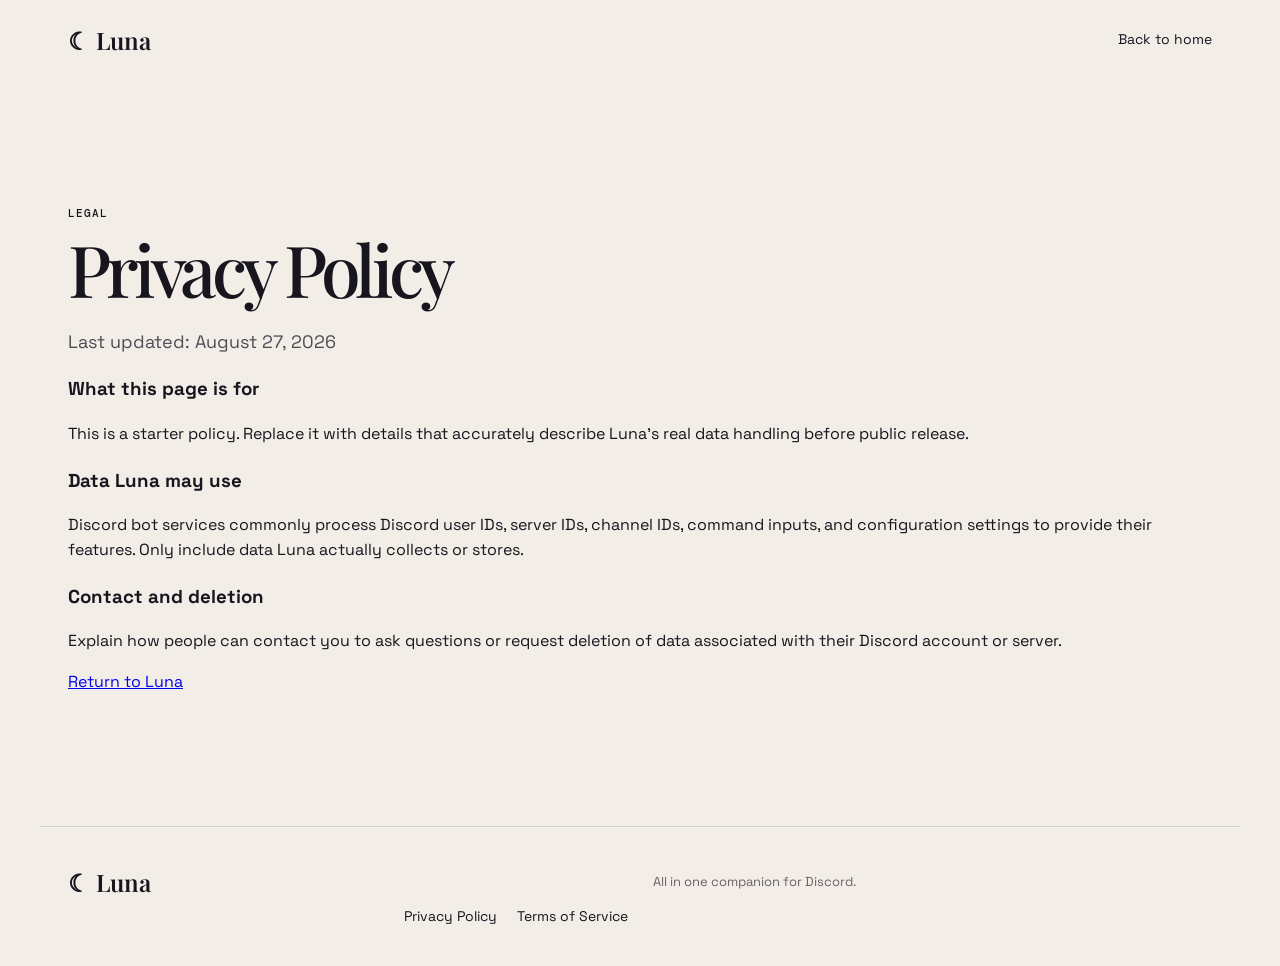
==== privacy.html @ 0d86a114 "Add files via upload" ====
<!doctype html><html lang="en"><head><meta charset="utf-8"><meta name="viewport" content="width=device-width, initial-scale=1"><title>Privacy Policy — Luna</title><link rel="stylesheet" href="style.css"></head><body><header><a class="brand" href="index.html">☾ Luna</a><nav><a href="index.html">Back to home</a></nav></header><main class="features"><p class="eyebrow">Legal</p><h2>Privacy Policy</h2><p class="lede">Last updated: August 27, 2026</p><h3>What this page is for</h3><p>This is a starter policy. Replace it with details that accurately describe Luna’s real data handling before public release.</p><h3>Data Luna may use</h3><p>Discord bot services commonly process Discord user IDs, server IDs, channel IDs, command inputs, and configuration settings to provide their features. Only include data Luna actually collects or stores.</p><h3>Contact and deletion</h3><p>Explain how people can contact you to ask questions or request deletion of data associated with their Discord account or server.</p><p><a href="index.html">Return to Luna</a></p></main><footer><a class="brand" href="index.html">☾ Luna</a><p>All in one companion for Discord.</p><div><a href="privacy.html">Privacy Policy</a><a href="terms.html">Terms of Service</a></div></footer></body></html>
---- style.css ----
@import url('https://fonts.googleapis.com/css2?family=DM+Mono:wght@400;500&family=Playfair+Display:ital,wght@0,500;0,600;1,500;1,600&family=Space+Grotesk:wght@400;500;600&display=swap');
:root{--ink:#17151e;--paper:#f2ede7;--soft:#cbc0d2;--plum:#49334e;--pink:#e68ca8;--line:rgba(23,21,30,.14)}*{box-sizing:border-box}html{scroll-behavior:smooth}body{margin:0;background:var(--paper);color:var(--ink);font:16px/1.55 'Space Grotesk',sans-serif}.grain{position:fixed;inset:0;pointer-events:none;opacity:.18;background-image:url("data:image/svg+xml,%3Csvg viewBox='0 0 180 180' xmlns='http://www.w3.org/2000/svg'%3E%3Cfilter id='n'%3E%3CfeTurbulence type='fractalNoise' baseFrequency='.9' numOctaves='4' stitchTiles='stitch'/%3E%3C/filter%3E%3Crect width='100%25' height='100%25' filter='url(%23n)' opacity='.28'/%3E%3C/svg%3E");z-index:9}header,footer{display:flex;align-items:center;justify-content:space-between;max-width:1200px;margin:auto;padding:24px 28px}.brand{color:inherit;text-decoration:none;font:600 24px 'Playfair Display',serif}.brand span{font-style:italic}nav{display:flex;align-items:center;gap:26px}nav a,footer a{color:inherit;text-decoration:none;font-size:14px}.nav-cta{border:1px solid var(--ink);padding:9px 13px;border-radius:30px}.hero{min-height:690px;max-width:1200px;margin:auto;padding:75px 28px 100px;display:grid;grid-template-columns:1.05fr .95fr;align-items:center;gap:42px}.eyebrow,.section-label{font:500 11px 'DM Mono',monospace;letter-spacing:.09em;text-transform:uppercase}.hero h1,.features h2,.commands h2,.support h2{font:500 clamp(54px,7vw,92px)/.93 'Playfair Display',serif;letter-spacing:-.065em;margin:15px 0 26px}.hero h1 em,h2 em{color:var(--plum)}.lede{max-width:470px;color:#514c54;font-size:18px}.actions{display:flex;flex-wrap:wrap;gap:12px;margin-top:31px}.button{display:inline-flex;gap:22px;align-items:center;border-radius:30px;padding:13px 19px;text-decoration:none;font-weight:500}.primary{background:var(--ink);color:white}.ghost{border:1px solid var(--ink);color:var(--ink)}.help-note{font-size:13px;margin-top:20px;color:#5b545e}kbd{font:500 13px 'DM Mono',monospace;background:#dfd5df;border:1px solid #b9aabc;border-radius:5px;padding:4px 6px;color:#33243a}.scene{height:480px;position:relative;overflow:hidden;border-radius:230px 230px 18px 18px;background:#30253a;box-shadow:20px 22px 0 #d9cad4}.moon{position:absolute;color:#ffe8a9;font:190px/1 serif;right:46px;top:-39px;opacity:.9}.window{position:absolute;inset:45px 60px auto auto;width:180px;height:190px;border:8px solid #17151e;background:#8e7ca1;display:grid;grid-template-columns:1fr 1fr}.window i{border:2px solid #17151e}.lamp{position:absolute;width:86px;height:86px;background:#ffdfad;border-radius:50%;bottom:160px;left:75px;box-shadow:0 0 70px 24px #f5ad7988}.desk{position:absolute;left:32px;right:28px;bottom:65px;height:110px;border-top:16px solid #1c1722;color:#1d1523}.screen{position:absolute;left:44%;top:-89px;width:150px;height:80px;background:#9d88a7;border:7px solid #1d1722;text-align:center;padding-top:13px;font:16px 'DM Mono';box-shadow:0 8px #1d1722}.screen small{font-size:9px}.plant{position:absolute;left:18px;top:-78px;font-size:92px;color:#b77899}.cup{position:absolute;right:20px;top:-60px;font-size:44px}.poster{position:absolute;left:74px;top:85px;color:#f6d0dc;border:2px solid #f6d0dc;padding:11px;font:20px/.9 'DM Mono';transform:rotate(-5deg)}.poster small{font-size:7px}.floor{position:absolute;bottom:0;width:100%;height:65px;background:repeating-linear-gradient(90deg,#211a28 0 42px,#3d3048 43px 46px)}.intro{background:var(--soft);padding:31px 28px;display:flex;justify-content:space-between;font:500 clamp(22px,3vw,38px)/1.1 'Playfair Display';font-style:italic}.intro p{margin:0}.features,.commands{max-width:1200px;margin:auto;padding:115px 28px}.features h2{font-size:clamp(42px,5.6vw,76px);max-width:760px}.cards{display:grid;grid-template-columns:repeat(3,1fr);gap:18px;margin-top:48px}.cards article{padding:25px;background:#e9e1da;border-radius:12px;min-height:205px}.cards span{color:var(--plum);font-size:22px}.cards h3{font-size:18px;margin:37px 0 4px}.cards p{font-size:14px;color:#665e66;margin:0}.commands{display:grid;grid-template-columns:.9fr 1.1fr;gap:70px;align-items:center}.commands h2{font-size:clamp(48px,5.8vw,76px)}.terminal{background:#211d26;color:#e9dee8;border-radius:12px;padding:20px 25px;font:13px/1.55 'DM Mono';box-shadow:15px 15px 0 var(--pink)}.terminal-top{border-bottom:1px solid #5f5464;margin:-3px -4px 21px;padding-bottom:13px;display:flex;gap:7px;align-items:center}.terminal-top i{width:8px;height:8px;border-radius:50%;background:#e68ca8}.terminal-top i:nth-child(2){background:#e9c479}.terminal-top i:nth-child(3){background:#9fc49a}.terminal-top span{margin-left:auto;color:#a497ab;font-size:10px}.terminal ul{padding:0;margin:18px 0 2px;list-style:none}.terminal li{display:flex;gap:15px;border-top:1px solid #423a48;padding:13px 0}.terminal code{color:#f3b4c9}.terminal li span{color:#bcb1c1}.support{text-align:center;background:#49334e;color:#f8f2eb;padding:105px 25px}.support h2{font-size:clamp(45px,6.5vw,84px);margin:12px auto 24px;max-width:800px}.support p:not(.eyebrow){max-width:470px;margin:0 auto 30px;color:#e3d8e3}.support .primary{background:var(--pink);color:var(--ink)}footer{border-top:1px solid var(--line);display:grid;grid-template-columns:1fr 1fr;gap:8px 25px;padding-top:39px;padding-bottom:38px}footer p,footer small{font-size:13px;color:#6a626b;margin:0}footer div{display:flex;justify-content:end;gap:20px}footer small{grid-column:1/-1}@media(max-width:700px){header{padding:18px 20px}nav a:not(.nav-cta){display:none}.hero{grid-template-columns:1fr;padding:55px 20px 70px}.scene{height:410px}.features,.commands{padding:75px 20px}.cards,.commands{grid-template-columns:1fr}.commands{gap:30px}.cards{margin-top:34px}.terminal{box-shadow:9px 10px 0 var(--pink)}footer{padding:30px 20px}.scene{border-radius:160px 160px 12px 12px}}
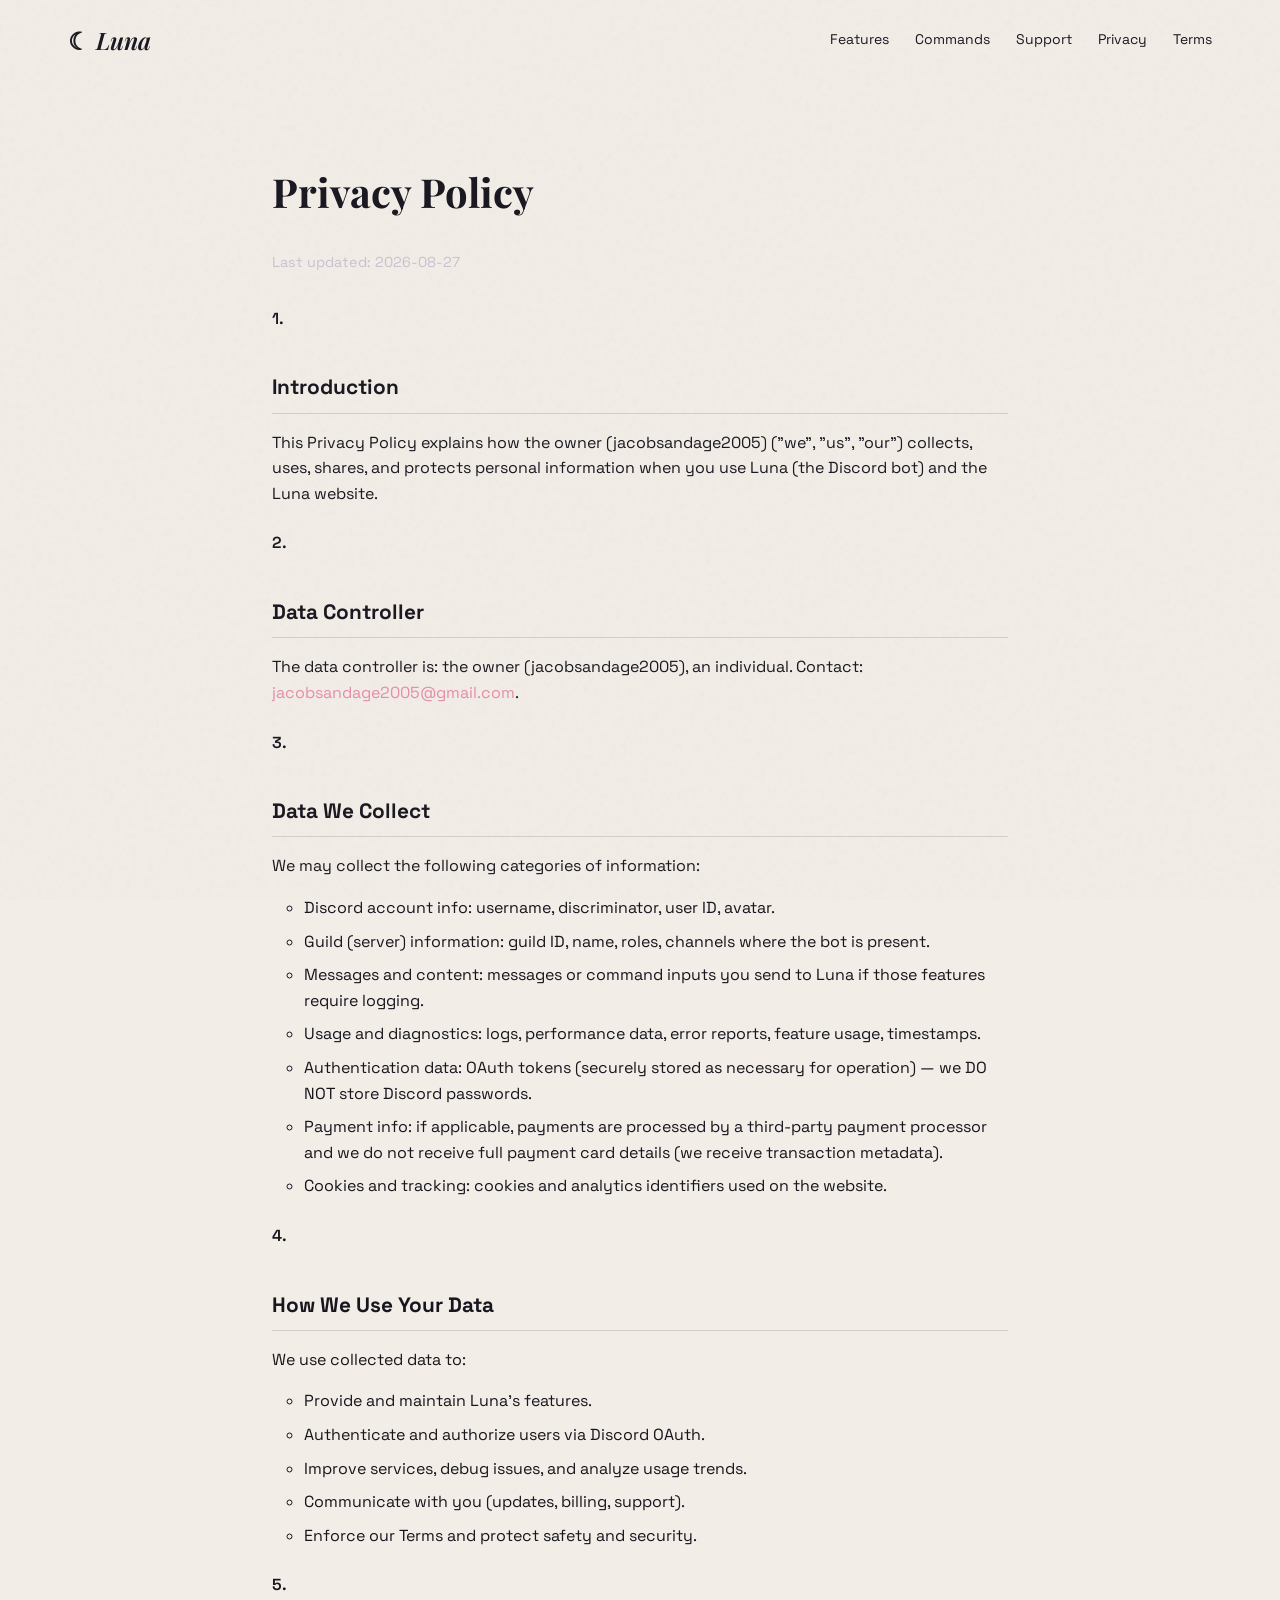
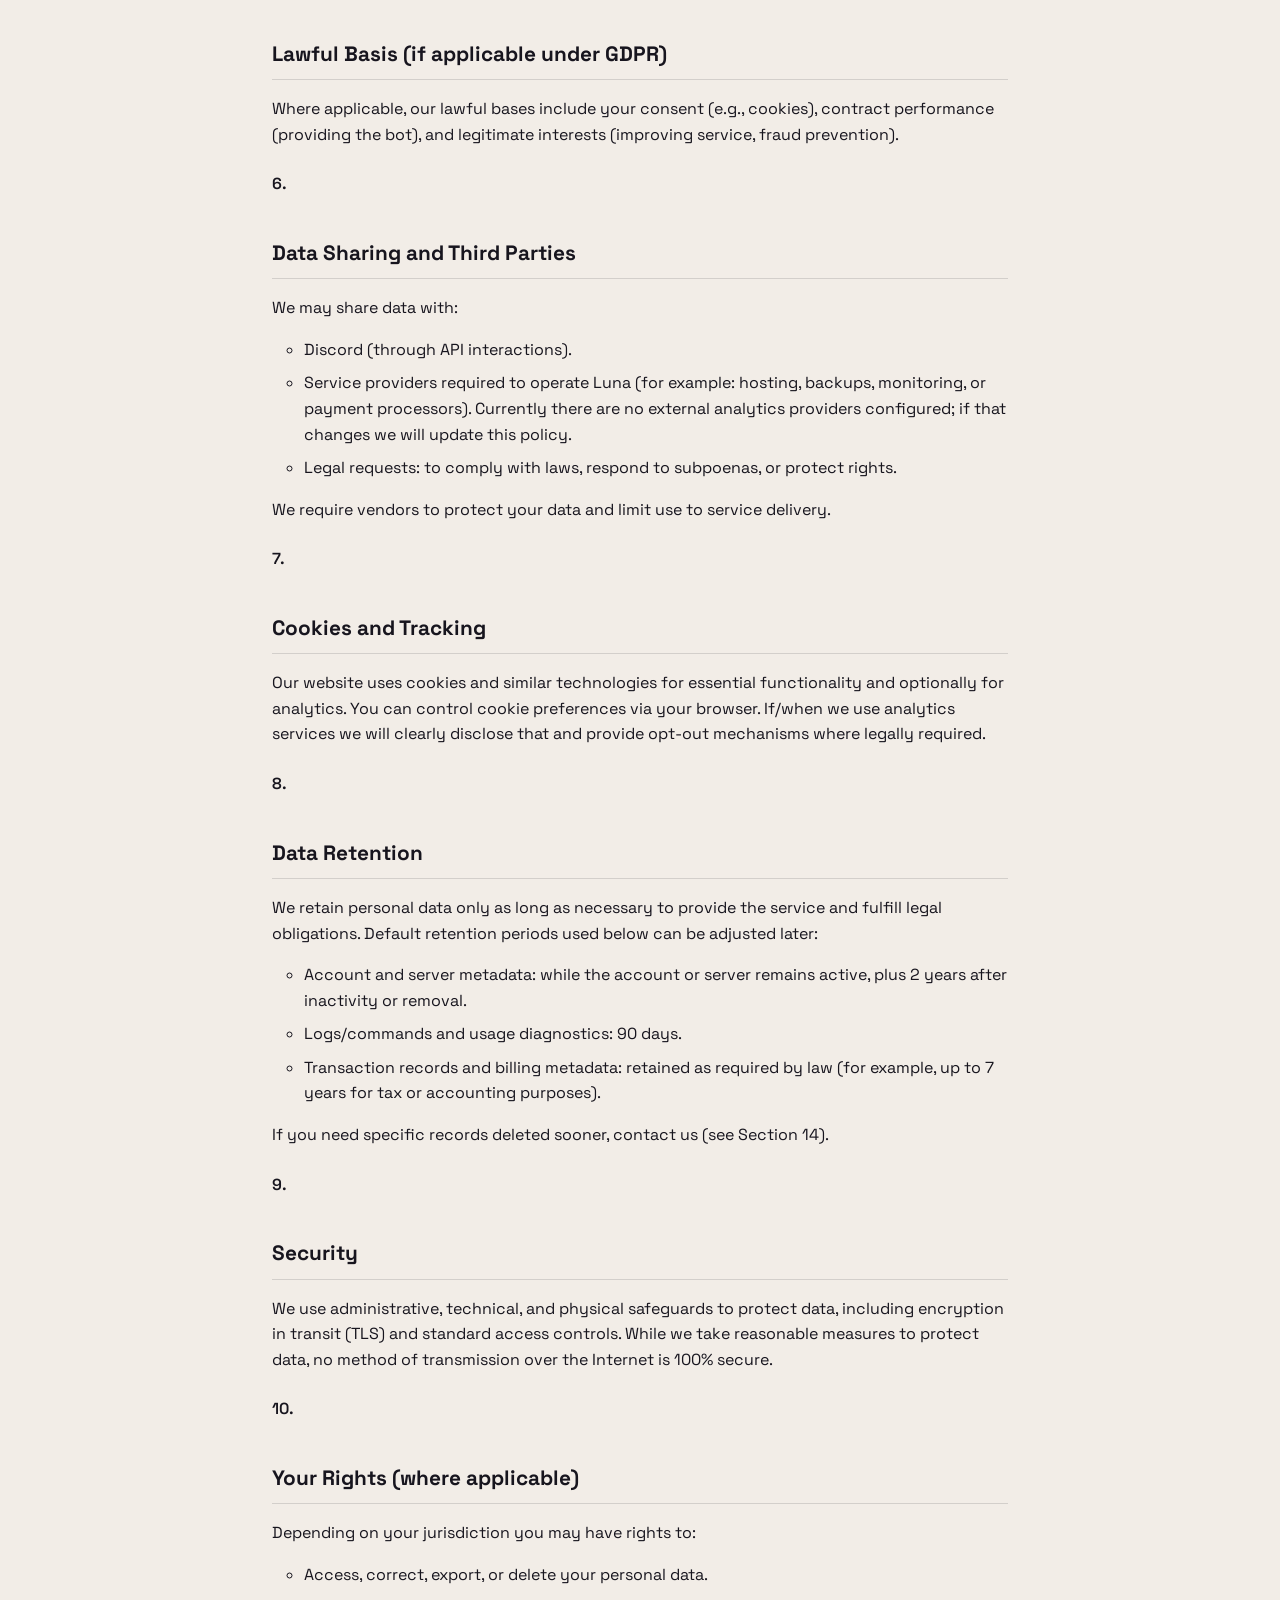
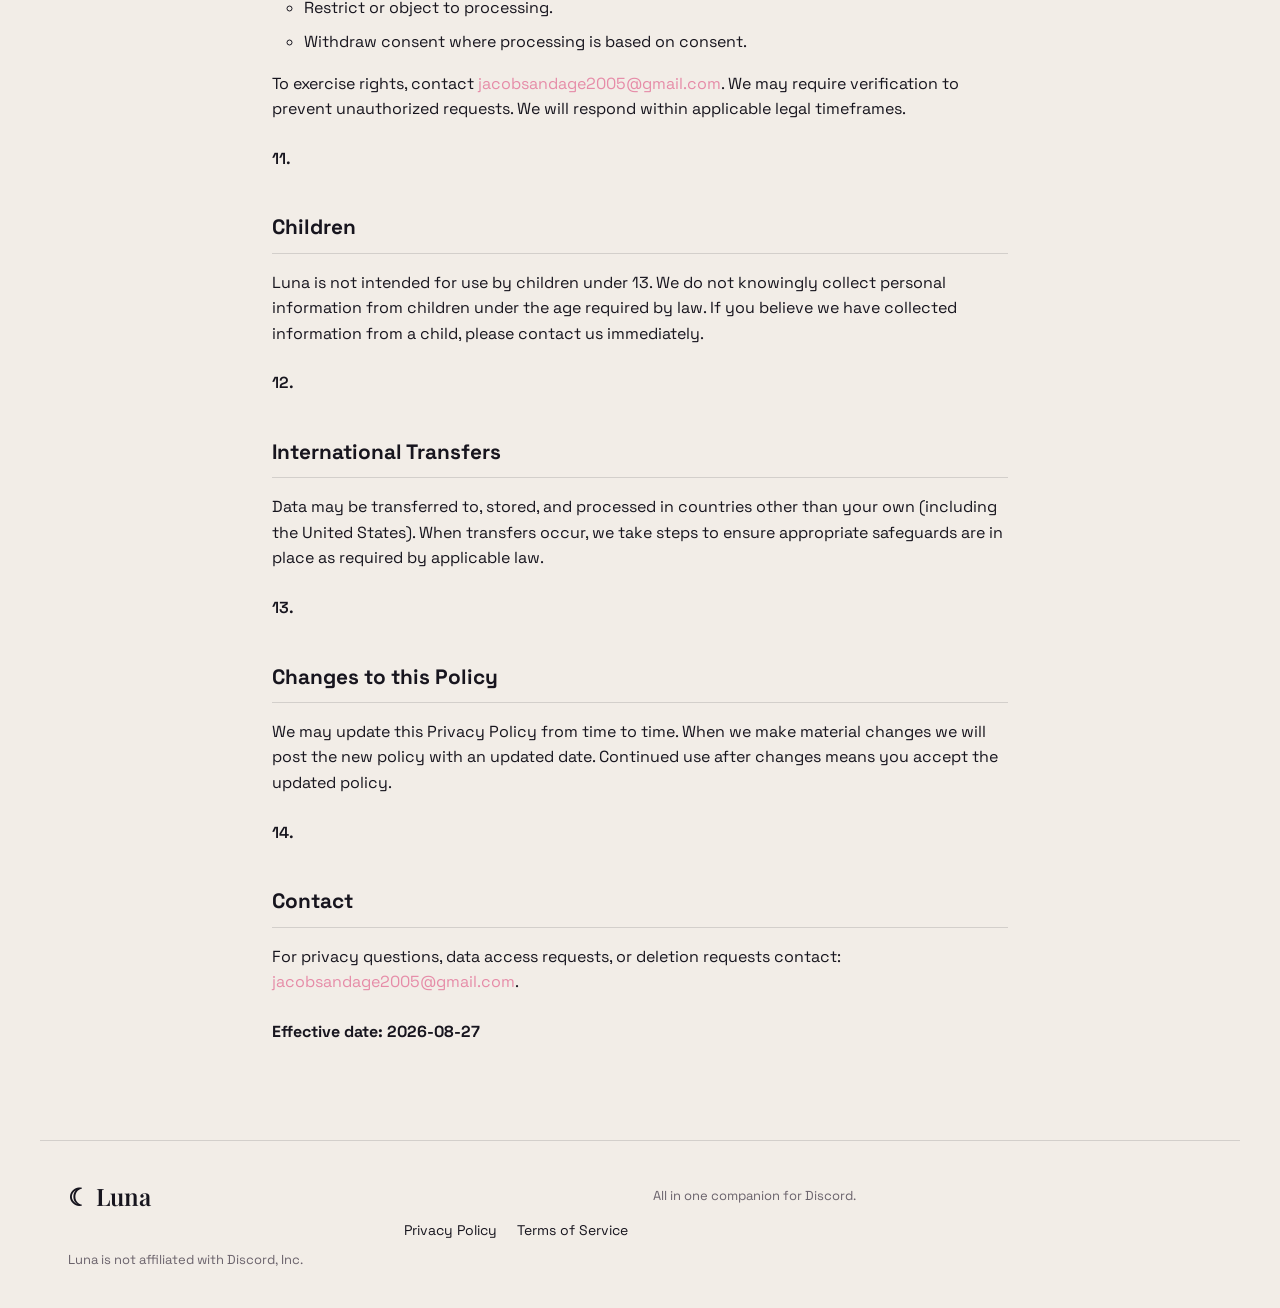
==== commit 613933d2: "Fix: Update privacy and terms pages with complete content" ====
--- a/privacy.html
+++ b/privacy.html
@@ -1 +1,158 @@
-<!doctype html><html lang="en"><head><meta charset="utf-8"><meta name="viewport" content="width=device-width, initial-scale=1"><title>Privacy Policy — Luna</title><link rel="stylesheet" href="style.css"></head><body><header><a class="brand" href="index.html">☾ Luna</a><nav><a href="index.html">Back to home</a></nav></header><main class="features"><p class="eyebrow">Legal</p><h2>Privacy Policy</h2><p class="lede">Last updated: August 27, 2026</p><h3>What this page is for</h3><p>This is a starter policy. Replace it with details that accurately describe Luna’s real data handling before public release.</p><h3>Data Luna may use</h3><p>Discord bot services commonly process Discord user IDs, server IDs, channel IDs, command inputs, and configuration settings to provide their features. Only include data Luna actually collects or stores.</p><h3>Contact and deletion</h3><p>Explain how people can contact you to ask questions or request deletion of data associated with their Discord account or server.</p><p><a href="index.html">Return to Luna</a></p></main><footer><a class="brand" href="index.html">☾ Luna</a><p>All in one companion for Discord.</p><div><a href="privacy.html">Privacy Policy</a><a href="terms.html">Terms of Service</a></div></footer></body></html>
+<!DOCTYPE html>
+<html lang="en">
+<head>
+    <meta charset="utf-8">
+    <meta name="viewport" content="width=device-width, initial-scale=1">
+    <title>Privacy Policy — Luna</title>
+    <link rel="stylesheet" href="style.css">
+    <style>
+        .policy-content { max-width: 800px; margin: 3rem auto; padding: 2rem; line-height: 1.6; }
+        .policy-content h1 { font-family: 'Playfair Display', serif; font-size: 2.5rem; margin-top: 0; }
+        .policy-content h2 { font-family: 'Space Grotesk', sans-serif; font-size: 1.3rem; margin-top: 2.5rem; margin-bottom: 1rem; border-bottom: 1px solid var(--line); padding-bottom: 0.5rem; }
+        .policy-content ol { counter-reset: list; list-style: none; padding-left: 0; }
+        .policy-content ol > li { counter-increment: list; margin-bottom: 1.5rem; }
+        .policy-content ol > li::before { content: counter(list) ". "; font-weight: 600; margin-right: 0.5rem; }
+        .policy-content ul { padding-left: 2rem; }
+        .policy-content li { margin-bottom: 0.5rem; }
+        .policy-content .meta { color: var(--soft); font-size: 0.9rem; margin-bottom: 2rem; }
+        .policy-content a { color: var(--pink); text-decoration: none; }
+        .policy-content a:hover { text-decoration: underline; }
+    </style>
+</head>
+<body>
+    <div class="grain"></div>
+    <header>
+        <a class="brand" href="index.html">☾ <span>Luna</span></a>
+        <nav aria-label="Main navigation">
+            <a href="index.html#features">Features</a>
+            <a href="index.html#commands">Commands</a>
+            <a href="index.html#support">Support</a>
+            <a href="privacy.html">Privacy</a>
+            <a href="terms.html">Terms</a>
+        </nav>
+    </header>
+    <main>
+        <div class="policy-content">
+            <h1>Privacy Policy</h1>
+            <p class="meta">Last updated: 2026-08-27</p>
+            
+            <ol>
+                <li>
+                    <h2>Introduction</h2>
+                    <p>This Privacy Policy explains how the owner (jacobsandage2005) ("we", "us", "our") collects, uses, shares, and protects personal information when you use Luna (the Discord bot) and the Luna website.</p>
+                </li>
+                
+                <li>
+                    <h2>Data Controller</h2>
+                    <p>The data controller is: the owner (jacobsandage2005), an individual. Contact: <a href="mailto:jacobsandage2005@gmail.com">jacobsandage2005@gmail.com</a>.</p>
+                </li>
+                
+                <li>
+                    <h2>Data We Collect</h2>
+                    <p>We may collect the following categories of information:</p>
+                    <ul>
+                        <li>Discord account info: username, discriminator, user ID, avatar.</li>
+                        <li>Guild (server) information: guild ID, name, roles, channels where the bot is present.</li>
+                        <li>Messages and content: messages or command inputs you send to Luna if those features require logging.</li>
+                        <li>Usage and diagnostics: logs, performance data, error reports, feature usage, timestamps.</li>
+                        <li>Authentication data: OAuth tokens (securely stored as necessary for operation) — we DO NOT store Discord passwords.</li>
+                        <li>Payment info: if applicable, payments are processed by a third-party payment processor and we do not receive full payment card details (we receive transaction metadata).</li>
+                        <li>Cookies and tracking: cookies and analytics identifiers used on the website.</li>
+                    </ul>
+                </li>
+                
+                <li>
+                    <h2>How We Use Your Data</h2>
+                    <p>We use collected data to:</p>
+                    <ul>
+                        <li>Provide and maintain Luna's features.</li>
+                        <li>Authenticate and authorize users via Discord OAuth.</li>
+                        <li>Improve services, debug issues, and analyze usage trends.</li>
+                        <li>Communicate with you (updates, billing, support).</li>
+                        <li>Enforce our Terms and protect safety and security.</li>
+                    </ul>
+                </li>
+                
+                <li>
+                    <h2>Lawful Basis (if applicable under GDPR)</h2>
+                    <p>Where applicable, our lawful bases include your consent (e.g., cookies), contract performance (providing the bot), and legitimate interests (improving service, fraud prevention).</p>
+                </li>
+                
+                <li>
+                    <h2>Data Sharing and Third Parties</h2>
+                    <p>We may share data with:</p>
+                    <ul>
+                        <li>Discord (through API interactions).</li>
+                        <li>Service providers required to operate Luna (for example: hosting, backups, monitoring, or payment processors). Currently there are no external analytics providers configured; if that changes we will update this policy.</li>
+                        <li>Legal requests: to comply with laws, respond to subpoenas, or protect rights.</li>
+                    </ul>
+                    <p>We require vendors to protect your data and limit use to service delivery.</p>
+                </li>
+                
+                <li>
+                    <h2>Cookies and Tracking</h2>
+                    <p>Our website uses cookies and similar technologies for essential functionality and optionally for analytics. You can control cookie preferences via your browser. If/when we use analytics services we will clearly disclose that and provide opt-out mechanisms where legally required.</p>
+                </li>
+                
+                <li>
+                    <h2>Data Retention</h2>
+                    <p>We retain personal data only as long as necessary to provide the service and fulfill legal obligations. Default retention periods used below can be adjusted later:</p>
+                    <ul>
+                        <li>Account and server metadata: while the account or server remains active, plus 2 years after inactivity or removal.</li>
+                        <li>Logs/commands and usage diagnostics: 90 days.</li>
+                        <li>Transaction records and billing metadata: retained as required by law (for example, up to 7 years for tax or accounting purposes).</li>
+                    </ul>
+                    <p>If you need specific records deleted sooner, contact us (see Section 14).</p>
+                </li>
+                
+                <li>
+                    <h2>Security</h2>
+                    <p>We use administrative, technical, and physical safeguards to protect data, including encryption in transit (TLS) and standard access controls. While we take reasonable measures to protect data, no method of transmission over the Internet is 100% secure.</p>
+                </li>
+                
+                <li>
+                    <h2>Your Rights (where applicable)</h2>
+                    <p>Depending on your jurisdiction you may have rights to:</p>
+                    <ul>
+                        <li>Access, correct, export, or delete your personal data.</li>
+                        <li>Restrict or object to processing.</li>
+                        <li>Withdraw consent where processing is based on consent.</li>
+                    </ul>
+                    <p>To exercise rights, contact <a href="mailto:jacobsandage2005@gmail.com">jacobsandage2005@gmail.com</a>. We may require verification to prevent unauthorized requests. We will respond within applicable legal timeframes.</p>
+                </li>
+                
+                <li>
+                    <h2>Children</h2>
+                    <p>Luna is not intended for use by children under 13. We do not knowingly collect personal information from children under the age required by law. If you believe we have collected information from a child, please contact us immediately.</p>
+                </li>
+                
+                <li>
+                    <h2>International Transfers</h2>
+                    <p>Data may be transferred to, stored, and processed in countries other than your own (including the United States). When transfers occur, we take steps to ensure appropriate safeguards are in place as required by applicable law.</p>
+                </li>
+                
+                <li>
+                    <h2>Changes to this Policy</h2>
+                    <p>We may update this Privacy Policy from time to time. When we make material changes we will post the new policy with an updated date. Continued use after changes means you accept the updated policy.</p>
+                </li>
+                
+                <li>
+                    <h2>Contact</h2>
+                    <p>For privacy questions, data access requests, or deletion requests contact: <a href="mailto:jacobsandage2005@gmail.com">jacobsandage2005@gmail.com</a>.</p>
+                </li>
+            </ol>
+            
+            <p><strong>Effective date: 2026-08-27</strong></p>
+        </div>
+    </main>
+    <footer>
+        <a class="brand" href="index.html">☾ Luna</a>
+        <p>All in one companion for Discord.</p>
+        <div>
+            <a href="privacy.html">Privacy Policy</a>
+            <a href="terms.html">Terms of Service</a>
+        </div>
+        <small>Luna is not affiliated with Discord, Inc.</small>
+    </footer>
+</body>
+</html>
